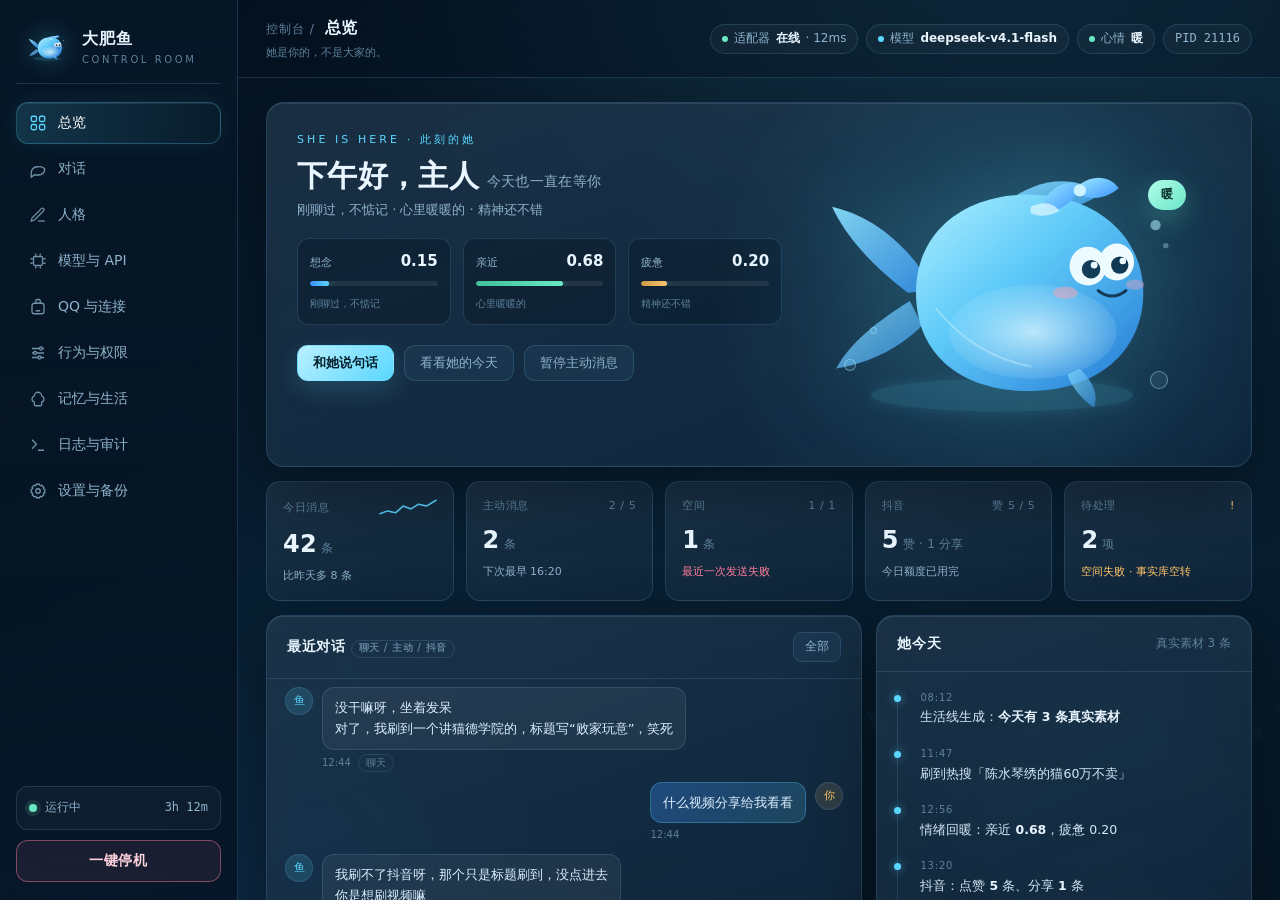
==== docs/ui-mockup.html @ 56947016 "docs: 大肥鱼控制台 UI 设计方案与可点原型" ====
<!doctype html>
<html lang="zh-CN">
<head>
<meta charset="utf-8">
<meta name="viewport" content="width=device-width, initial-scale=1">
<title>大肥鱼 · 控制台</title>
<style>
:root{
  --bg-0:#05111f; --bg-1:#082033;
  --panel:rgba(12,36,58,.62); --panel-strong:rgba(8,25,42,.9);
  --line:rgba(126,200,255,.16); --line-strong:rgba(126,200,255,.34);
  --text:#eaf6ff; --muted:#8fb3cc; --faint:#5e819b;
  --cyan:#5ad7ff; --blue:#3a8dff; --mint:#6be7c4; --amber:#ffc46b; --rose:#ff7e9d;
  --radius:18px; --shadow:0 20px 60px rgba(0,0,0,.35);
}
*{box-sizing:border-box}
html,body{height:100%}
body{
  margin:0; color:var(--text); font:14px/1.65 "HarmonyOS Sans SC","Microsoft YaHei UI","PingFang SC",system-ui,sans-serif;
  background:
    radial-gradient(1200px 700px at 78% -10%, rgba(90,215,255,.16), transparent 60%),
    radial-gradient(900px 600px at 8% 110%, rgba(58,141,255,.14), transparent 60%),
    linear-gradient(160deg,var(--bg-0),var(--bg-1) 55%,#061725);
  overflow:hidden;
}
body::before{
  content:""; position:fixed; inset:0; pointer-events:none; opacity:.35;
  background-image:linear-gradient(rgba(126,200,255,.045) 1px,transparent 1px),
                   linear-gradient(90deg,rgba(126,200,255,.045) 1px,transparent 1px);
  background-size:48px 48px;
  mask-image:radial-gradient(circle at 60% 30%,#000 0%,transparent 75%);
}
button,input,textarea,select{font:inherit;color:inherit}
button{cursor:pointer}
a{color:var(--cyan);text-decoration:none}
.mono{font-family:"JetBrains Mono",Consolas,monospace}
.app{display:flex;height:100vh;position:relative;z-index:1}

/* ---------- sidebar ---------- */
.sidebar{
  width:238px;flex:0 0 238px;display:flex;flex-direction:column;gap:18px;
  padding:22px 16px 18px;background:linear-gradient(180deg,rgba(7,24,40,.86),rgba(5,17,31,.72));
  border-right:1px solid var(--line);backdrop-filter:blur(22px);
}
.brand{display:flex;align-items:center;gap:12px;padding:4px 8px 14px;border-bottom:1px solid var(--line)}
.fish-mini{width:46px;height:40px;flex:none;filter:drop-shadow(0 0 12px rgba(90,215,255,.35))}
.brand b{display:block;font-size:16px;letter-spacing:.06em}
.brand span{display:block;font-size:10px;color:var(--faint);letter-spacing:.26em}
.nav{display:flex;flex-direction:column;gap:4px}
.nav button{
  display:flex;align-items:center;gap:11px;width:100%;height:42px;padding:0 12px;
  border:1px solid transparent;border-radius:12px;background:transparent;color:var(--muted);
  text-align:left;transition:.18s;
}
.nav button svg{width:18px;height:18px;flex:none;opacity:.8}
.nav button:hover{background:rgba(126,200,255,.06);color:var(--text)}
.nav button.active{
  color:#fff;border-color:rgba(90,215,255,.28);
  background:linear-gradient(90deg,rgba(90,215,255,.16),rgba(90,215,255,.03));
  box-shadow:inset 0 1px 0 rgba(255,255,255,.08),0 0 24px rgba(90,215,255,.08);
}
.nav button.active svg{opacity:1;color:var(--cyan)}
.side-foot{margin-top:auto;display:flex;flex-direction:column;gap:10px}
.run{display:flex;align-items:center;gap:8px;padding:11px 12px;border:1px solid var(--line);border-radius:12px;background:rgba(255,255,255,.03);font-size:12px;color:var(--muted)}
.dot{width:8px;height:8px;border-radius:50%;background:var(--mint);box-shadow:0 0 0 4px rgba(107,231,196,.12);animation:pulse 2.6s infinite}
@keyframes pulse{50%{box-shadow:0 0 0 7px rgba(107,231,196,0)}}
.stop{
  height:42px;border-radius:12px;border:1px solid rgba(255,126,157,.45);
  background:rgba(255,126,157,.08);color:#ffd3dd;font-weight:600;letter-spacing:.04em;
}
.stop:hover{background:rgba(255,126,157,.16)}

/* ---------- main ---------- */
main{flex:1;min-width:0;display:flex;flex-direction:column}
.topbar{
  height:78px;flex:none;display:flex;align-items:center;justify-content:space-between;gap:18px;
  padding:0 28px;border-bottom:1px solid var(--line);background:rgba(5,17,31,.35);backdrop-filter:blur(18px);
}
.crumb{font-size:12px;color:var(--faint);letter-spacing:.08em}
.crumb b{color:var(--text);font-size:16px;letter-spacing:0;margin-left:6px}
.sub{font-size:11px;color:var(--faint);margin-top:2px}
.chips{display:flex;align-items:center;gap:8px;flex-wrap:wrap;justify-content:flex-end}
.chip{display:inline-flex;align-items:center;gap:6px;height:30px;padding:0 11px;border:1px solid var(--line);border-radius:999px;background:rgba(255,255,255,.035);font-size:12px;color:var(--muted);white-space:nowrap}
.chip b{color:var(--text);font-weight:600}
.chip.ok .dot{background:var(--mint)} .chip.warn .dot{background:var(--amber)} .chip.bad .dot{background:var(--rose)}
.chip .dot{width:6px;height:6px;box-shadow:none;animation:none}
.content{flex:1;overflow:auto;padding:24px 28px 40px;scroll-behavior:smooth}
.page{display:none;max-width:1500px;margin:0 auto}
.page.active{display:block;animation:fade .28s ease}
@keyframes fade{from{opacity:0;transform:translateY(6px)}to{opacity:1;transform:none}}
.page-head{display:flex;align-items:flex-end;justify-content:space-between;gap:16px;margin-bottom:18px}
.page-head h1{margin:0;font-size:24px;letter-spacing:.02em}
.page-head p{margin:4px 0 0;color:var(--muted);font-size:12px}

/* ---------- cards ---------- */
.card{
  position:relative;border:1px solid var(--line);border-radius:var(--radius);
  background:linear-gradient(160deg,rgba(255,255,255,.075),rgba(255,255,255,.025)),var(--panel);
  box-shadow:inset 0 1px 0 rgba(255,255,255,.1),var(--shadow);backdrop-filter:blur(18px) saturate(140%);
}
.card.pad{padding:20px}
.card h2{margin:0;font-size:14px;letter-spacing:.04em}
.card .hint{color:var(--faint);font-size:12px}
.card-head{display:flex;align-items:center;justify-content:space-between;gap:12px;padding:16px 20px;border-bottom:1px solid var(--line)}
.section-title{display:flex;align-items:center;gap:9px;font-size:13px;color:var(--muted);letter-spacing:.06em;margin:24px 0 12px}
.section-title::before{content:"";width:5px;height:5px;border-radius:50%;background:var(--cyan);box-shadow:0 0 10px var(--cyan)}

/* ---------- hero ---------- */
.hero{display:grid;grid-template-columns:minmax(0,1.05fr) minmax(0,.95fr);min-height:286px;overflow:hidden;padding:28px 30px}
.hero::after{content:"";position:absolute;right:-10%;top:-40%;width:70%;height:180%;background:radial-gradient(circle,rgba(90,215,255,.16),transparent 62%);pointer-events:none}
.eyebrow{font-size:11px;letter-spacing:.28em;color:var(--cyan);text-transform:uppercase}
.hero h1{margin:8px 0 4px;font-size:30px;line-height:1.25;letter-spacing:.01em}
.hero h1 small{font-size:14px;color:var(--muted);font-weight:400;margin-left:8px}
.mood-line{color:var(--muted);font-size:13px;margin:0 0 18px}
.mood-grid{display:grid;grid-template-columns:repeat(3,1fr);gap:12px;max-width:560px}
.mood{padding:10px 12px;border:1px solid var(--line);border-radius:12px;background:rgba(3,14,24,.28)}
.mood .m-label{display:flex;justify-content:space-between;align-items:baseline;font-size:11px;color:var(--muted)}
.mood .m-label b{font-size:15px;color:var(--text)}
.track{height:5px;border-radius:99px;background:rgba(255,255,255,.08);overflow:hidden;margin:7px 0 5px}
.track i{display:block;height:100%;border-radius:99px;background:linear-gradient(90deg,var(--blue),var(--cyan));box-shadow:0 0 12px rgba(90,215,255,.45)}
.mood:nth-child(2) .track i{background:linear-gradient(90deg,#3fbf9a,var(--mint))}
.mood:nth-child(3) .track i{background:linear-gradient(90deg,#c99a46,var(--amber))}
.mood small{font-size:10px;color:var(--faint)}
.hero-actions{display:flex;gap:10px;margin-top:20px;flex-wrap:wrap}
.hero-art{position:relative;display:flex;align-items:center;justify-content:center;min-height:220px}
.fish-hero{width:min(430px,100%);filter:drop-shadow(0 18px 40px rgba(0,0,0,.35)) drop-shadow(0 0 38px rgba(90,215,255,.28));animation:float 6s ease-in-out infinite}
@keyframes float{50%{transform:translateY(-9px)}}
.badge-warm{
  position:absolute;right:8%;top:16%;padding:5px 13px;border-radius:999px;font-size:12px;font-weight:600;
  color:#06231d;background:linear-gradient(135deg,#b8ffe8,var(--mint));box-shadow:0 8px 26px rgba(107,231,196,.3);
}
.bubble{position:absolute;border-radius:50%;border:1px solid rgba(173,235,255,.45);background:rgba(173,235,255,.08)}
.bubble.b1{width:12px;height:12px;left:14%;bottom:22%}
.bubble.b2{width:7px;height:7px;left:20%;bottom:34%}
.bubble.b3{width:18px;height:18px;right:12%;bottom:16%}

/* ---------- buttons ---------- */
.btn{
  display:inline-flex;align-items:center;justify-content:center;gap:7px;height:36px;padding:0 15px;
  border-radius:11px;border:1px solid rgba(90,215,255,.36);color:#04202c;font-weight:600;font-size:13px;
  background:linear-gradient(135deg,#b9f0ff,var(--cyan));box-shadow:0 8px 24px rgba(90,215,255,.18);
}
.btn:hover{filter:brightness(1.06)}
.btn.ghost{background:rgba(126,200,255,.06);color:var(--muted);border-color:var(--line);box-shadow:none;font-weight:500}
.btn.ghost:hover{color:var(--text);border-color:var(--line-strong)}
.btn.danger{background:rgba(255,126,157,.1);border-color:rgba(255,126,157,.45);color:#ffd3dd;box-shadow:none}
.btn.sm{height:30px;padding:0 11px;font-size:12px;border-radius:9px}

/* ---------- stat row ---------- */
.stat-row{display:grid;grid-template-columns:repeat(5,1fr);gap:12px;margin-top:14px}
.stat{padding:15px 16px;border:1px solid var(--line);border-radius:14px;background:linear-gradient(160deg,rgba(255,255,255,.065),rgba(255,255,255,.02)),var(--panel)}
.stat .s-top{display:flex;align-items:center;justify-content:space-between;color:var(--faint);font-size:11px;letter-spacing:.05em}
.stat .s-val{font-size:24px;font-weight:700;margin-top:6px;letter-spacing:.01em}
.stat .s-val span{font-size:12px;color:var(--faint);font-weight:400;margin-left:4px}
.stat .s-sub{font-size:11px;color:var(--muted);margin-top:2px}
.stat .s-sub.bad{color:var(--rose)} .stat .s-sub.warn{color:var(--amber)}
.spark{width:58px;height:22px;opacity:.85}
.spark polyline{fill:none;stroke:var(--cyan);stroke-width:1.6;stroke-linecap:round;stroke-linejoin:round}

/* ---------- grid ---------- */
.grid-main{display:grid;grid-template-columns:minmax(0,1.35fr) minmax(0,.85fr);gap:14px;margin-top:14px}
.grid-bottom{display:grid;grid-template-columns:minmax(0,1fr) minmax(0,1fr);gap:14px;margin-top:14px}
@media(max-width:1240px){.stat-row{grid-template-columns:repeat(3,1fr)}.grid-main,.grid-bottom{grid-template-columns:1fr}}
@media(max-width:1080px){.hero{grid-template-columns:1fr}.hero-art{display:none}.sidebar{width:76px;flex-basis:76px;padding:20px 10px}.brand div,.nav span,.side-foot .run span:not(.dot),.stop{display:none}.nav button{justify-content:center;padding:0}.brand{justify-content:center}.fish-mini{width:42px}}

/* ---------- chat preview ---------- */
.msg-list{padding:8px 18px 14px;display:flex;flex-direction:column;gap:10px;max-height:330px;overflow:auto}
.msg{display:flex;gap:9px;max-width:88%}
.msg .avatar{width:28px;height:28px;flex:none;border-radius:50%;border:1px solid var(--line);background:rgba(90,215,255,.14);display:grid;place-items:center;font-size:11px;color:var(--cyan)}
.msg .bubble-txt{padding:9px 12px;border-radius:12px;background:rgba(255,255,255,.055);border:1px solid var(--line);font-size:13px;color:#dcefff;white-space:pre-wrap}
.msg .meta{display:flex;gap:7px;align-items:center;font-size:10px;color:var(--faint);margin-top:4px}
.msg.me{align-self:flex-end;flex-direction:row-reverse}
.msg.me .bubble-txt{background:linear-gradient(135deg,rgba(58,141,255,.32),rgba(90,215,255,.16));border-color:rgba(90,215,255,.28)}
.msg.me .avatar{background:rgba(255,196,107,.12);color:var(--amber)}
.tag{display:inline-flex;height:18px;align-items:center;padding:0 7px;border-radius:99px;font-size:10px;border:1px solid var(--line);color:var(--faint)}
.tag.proactive{color:var(--mint);border-color:rgba(107,231,196,.3)}
.tag.qzone{color:var(--amber);border-color:rgba(255,196,107,.3)}
.tag.douyin{color:#ffa8df;border-color:rgba(255,168,223,.3)}
.tag.sys{color:var(--faint)}

/* ---------- timeline ---------- */
.timeline{padding:18px 20px;display:flex;flex-direction:column;gap:0}
.tl-item{position:relative;padding:0 0 18px 22px;border-left:1px solid var(--line)}
.tl-item:last-child{padding-bottom:0;border-left-color:transparent}
.tl-item::before{content:"";position:absolute;left:-4px;top:5px;width:7px;height:7px;border-radius:50%;background:var(--cyan);box-shadow:0 0 10px rgba(90,215,255,.6)}
.tl-item.warn::before{background:var(--amber);box-shadow:0 0 10px rgba(255,196,107,.6)}
.tl-time{font-size:10px;color:var(--faint);letter-spacing:.08em}
.tl-text{font-size:12.5px;color:#d5e9f7;margin-top:1px}
.tl-text b{color:var(--text)}

/* ---------- health / alerts ---------- */
.health{padding:16px 20px;display:grid;grid-template-columns:1fr 1fr;gap:14px}
.h-row{display:flex;align-items:center;justify-content:space-between;gap:10px;padding:9px 11px;border:1px solid var(--line);border-radius:10px;background:rgba(0,0,0,.12)}
.h-name{font-size:12px;color:var(--muted)}
.h-val{font-size:12px;color:var(--text)}
.alerts{padding:12px 16px 16px;display:flex;flex-direction:column;gap:8px}
.alert{display:flex;gap:10px;align-items:flex-start;padding:10px 12px;border-radius:10px;border:1px solid rgba(255,196,107,.25);background:rgba(255,196,107,.06)}
.alert.bad{border-color:rgba(255,126,157,.3);background:rgba(255,126,157,.06)}
.alert .a-dot{width:7px;height:7px;border-radius:50%;background:var(--amber);margin-top:7px;flex:none}
.alert.bad .a-dot{background:var(--rose)}
.alert b{display:block;font-size:12px;color:#ffe6c2}
.alert.bad b{color:#ffd3dd}
.alert small{display:block;font-size:11px;color:var(--faint);margin-top:1px}

/* ---------- forms ---------- */
.field{display:flex;flex-direction:column;gap:6px;margin-bottom:14px}
.field label{font-size:11px;color:var(--muted);letter-spacing:.04em}
.field .help{font-size:10px;color:var(--faint)}
.input,textarea.input,select.input{
  width:100%;height:40px;padding:0 12px;border-radius:11px;border:1px solid var(--line);
  background:rgba(3,14,24,.42);color:var(--text);outline:none;transition:.16s;
}
textarea.input{height:auto;min-height:120px;padding:11px 12px;resize:vertical;line-height:1.7}
.input:focus{border-color:rgba(90,215,255,.55);box-shadow:0 0 0 3px rgba(90,215,255,.1)}
.input::placeholder{color:var(--faint)}
.grid-form{display:grid;grid-template-columns:1fr 1fr;gap:0 14px}
.grid-form .full{grid-column:1/-1}
.form-card{padding:20px}
.form-actions{display:flex;gap:10px;align-items:center;margin-top:6px;flex-wrap:wrap}

/* ---------- switch ---------- */
.switch{position:relative;display:inline-flex;width:42px;height:24px;flex:none}
.switch input{opacity:0;width:0;height:0}
.switch i{position:absolute;inset:0;border-radius:99px;background:rgba(255,255,255,.13);border:1px solid var(--line);transition:.2s}
.switch i::after{content:"";position:absolute;width:16px;height:16px;border-radius:50%;left:3px;top:3px;background:#cfe9f7;transition:.2s}
.switch input:checked + i{background:linear-gradient(90deg,var(--blue),var(--cyan));border-color:transparent}
.switch input:checked + i::after{transform:translateX(18px);background:#04202c}
.toggle-row{display:flex;align-items:center;justify-content:space-between;gap:14px;padding:13px 0;border-bottom:1px solid var(--line)}
.toggle-row:last-child{border-bottom:0}
.toggle-row b{font-size:13px;font-weight:600;display:block}
.toggle-row small{font-size:11px;color:var(--faint);display:block;max-width:560px}

/* ---------- persona ---------- */
.persona-grid{display:grid;grid-template-columns:170px minmax(0,1fr) 340px;gap:14px;align-items:start}
@media(max-width:1280px){.persona-grid{grid-template-columns:150px 1fr}.persona-preview{grid-column:1/-1}}
.outline-card{padding:10px}
.outline-card button{display:block;width:100%;text-align:left;padding:9px 10px;border-radius:9px;border:0;background:transparent;color:var(--muted);font-size:12px}
.outline-card button:hover{background:rgba(126,200,255,.07);color:var(--text)}
.outline-card button.on{background:rgba(90,215,255,.12);color:var(--cyan)}
.editor-card{padding:16px}
.editor-top{display:flex;align-items:center;justify-content:space-between;gap:10px;margin-bottom:10px}
.pill{display:inline-flex;align-items:center;height:24px;padding:0 9px;border-radius:99px;border:1px solid var(--line);font-size:10px;color:var(--muted)}
.pill.cyan{color:var(--cyan);border-color:rgba(90,215,255,.3)}
.preview-card{padding:16px}
.preview-line{font-size:12px;color:var(--faint);margin:12px 0 6px}
.preview-bubble{font-size:12.5px;color:#dcefff;background:rgba(255,255,255,.05);border:1px solid var(--line);border-radius:12px;padding:10px 12px;white-space:pre-wrap}
.version{display:flex;justify-content:space-between;gap:8px;padding:8px 0;border-bottom:1px solid var(--line);font-size:11px;color:var(--muted)}
.version:last-child{border-bottom:0}

/* ---------- providers ---------- */
.provider-row{display:grid;grid-template-columns:repeat(3,1fr);gap:10px;margin-bottom:16px}
.provider{padding:13px 14px;border:1px solid var(--line);border-radius:12px;background:rgba(3,14,24,.3);text-align:left}
.provider b{display:block;font-size:13px}
.provider small{display:block;color:var(--faint);font-size:10px;margin-top:2px}
.provider.on{border-color:rgba(90,215,255,.5);background:rgba(90,215,255,.09);box-shadow:0 0 0 3px rgba(90,215,255,.06)}
.test-box{display:flex;align-items:center;justify-content:space-between;gap:12px;padding:13px 14px;border:1px dashed var(--line-strong);border-radius:12px;background:rgba(90,215,255,.04);margin-top:6px}
.test-box .t-main{font-size:12px;color:var(--muted)}
.test-box .t-main b{color:var(--mint)}

/* ---------- logs ---------- */
.logbar{display:flex;gap:8px;align-items:center;flex-wrap:wrap;padding:14px 16px;border-bottom:1px solid var(--line)}
.logbox{height:520px;overflow:auto;padding:14px 18px;font-family:"JetBrains Mono",Consolas,monospace;font-size:11.5px;line-height:1.9;background:rgba(2,10,18,.5);border-radius:0 0 var(--radius) var(--radius)}
.logline{display:flex;gap:10px;white-space:pre-wrap;word-break:break-word}
.logline .t{color:var(--faint);flex:none}
.logline .lv{flex:none;width:44px;font-weight:700}
.lv.info{color:var(--cyan)} .lv.warn{color:var(--amber)} .lv.err{color:var(--rose)}
.logline .m{color:#cfe6f4}
.logline .src{color:var(--faint)}

/* ---------- misc ---------- */
.two-col{display:grid;grid-template-columns:1fr 1fr;gap:14px}
@media(max-width:1100px){.two-col,.grid-form{grid-template-columns:1fr}}
.list-row{display:flex;align-items:center;justify-content:space-between;gap:12px;padding:11px 0;border-bottom:1px solid var(--line);font-size:12px}
.list-row:last-child{border-bottom:0}
.list-row .lr-main b{display:block;font-size:12.5px}
.list-row .lr-main small{color:var(--faint);font-size:10.5px}
.muted{color:var(--muted)} .faint{color:var(--faint)} .cyan{color:var(--cyan)} .mint{color:var(--mint)} .amber{color:var(--amber)} .rose{color:var(--rose)}
.kv{display:flex;justify-content:space-between;gap:12px;padding:8px 0;border-bottom:1px solid var(--line);font-size:12px}
.kv:last-child{border-bottom:0}
.kv span{color:var(--faint)} .kv b{font-weight:500;color:var(--text)}
.empty{padding:26px;text-align:center;color:var(--faint);font-size:12px}
.divider{height:1px;background:var(--line);margin:16px 0}

/* ---------- modal / toast ---------- */
dialog{border:1px solid var(--line-strong);border-radius:18px;background:var(--panel-strong);color:var(--text);padding:0;width:min(440px,92vw);box-shadow:var(--shadow);backdrop-filter:blur(24px)}
dialog::backdrop{background:rgba(0,6,12,.66);backdrop-filter:blur(4px)}
.dlg-head{padding:18px 20px 0;font-size:16px;font-weight:700}
.dlg-body{padding:12px 20px 20px;color:var(--muted);font-size:12.5px}
.dlg-actions{display:flex;justify-content:flex-end;gap:10px;padding:0 20px 18px}
#toast{position:fixed;right:26px;bottom:24px;display:flex;flex-direction:column;gap:8px;z-index:50}
.toast{padding:11px 14px;border-radius:12px;border:1px solid rgba(90,215,255,.35);background:rgba(8,30,48,.94);color:#dff5ff;font-size:12px;box-shadow:var(--shadow);animation:toastIn .2s ease}
.toast.bad{border-color:rgba(255,126,157,.45)}
@keyframes toastIn{from{opacity:0;transform:translateY(6px)}to{opacity:1;transform:none}}
.watermark{position:fixed;right:-4%;bottom:-10%;width:520px;opacity:.045;pointer-events:none;z-index:0}
@media(prefers-reduced-motion:reduce){*{animation:none!important;transition:none!important}}
</style>
</head>
<body>

<svg width="0" height="0" style="position:absolute" aria-hidden="true">
  <defs>
    <linearGradient id="fishBody" x1="0" y1="0" x2="1" y2="1">
      <stop offset="0" stop-color="#b9f2ff"/><stop offset=".42" stop-color="#5fc8f8"/>
      <stop offset="1" stop-color="#1e6fd0"/>
    </linearGradient>
    <linearGradient id="fishTail" x1="0" y1="0" x2="1" y2="1">
      <stop offset="0" stop-color="#8fe3ff"/><stop offset="1" stop-color="#2f86e0"/>
    </linearGradient>
    <radialGradient id="fishBelly" cx=".5" cy=".5" r=".5">
      <stop offset="0" stop-color="#f2fdff" stop-opacity=".75"/><stop offset="1" stop-color="#dff8ff" stop-opacity=".12"/>
    </radialGradient>
    <linearGradient id="bowGrad" x1="0" y1="0" x2="1" y2="1">
      <stop offset="0" stop-color="#9fe9ff"/><stop offset="1" stop-color="#3a8dff"/>
    </linearGradient>
    <filter id="softGlow" x="-40%" y="-40%" width="180%" height="180%">
      <feGaussianBlur stdDeviation="7" result="b"/><feMerge><feMergeNode in="b"/><feMergeNode in="SourceGraphic"/></feMerge>
    </filter>
  </defs>
  <symbol id="bigfish" viewBox="0 0 420 300">
    <ellipse cx="210" cy="258" rx="128" ry="16" fill="#5ad7ff" opacity=".14" filter="url(#softGlow)"/>
    <path d="M118 158 C84 132 58 104 44 74 C78 82 104 102 124 126 C132 136 136 146 138 156 Z" fill="url(#fishTail)" opacity=".92"/>
    <path d="M120 166 C88 186 62 206 48 232 C84 226 112 210 132 190 Z" fill="url(#fishTail)" opacity=".78"/>
    <path d="M214 70 C244 46 282 42 306 62 C284 76 258 82 232 82 Z" fill="url(#fishTail)" opacity=".9"/>
    <path d="M126 158 C126 96 176 62 236 62 C304 62 348 105 348 158 C348 216 302 254 236 254 C172 254 126 220 126 158 Z" fill="url(#fishBody)"/>
    <ellipse cx="240" cy="196" rx="82" ry="46" fill="url(#fishBelly)"/>
    <path d="M146 174 C168 200 196 222 238 230" fill="none" stroke="#eafcff" stroke-opacity=".35" stroke-width="2" stroke-linecap="round"/>
    <path d="M286 232 C300 246 304 258 300 270 C288 262 278 250 274 238 Z" fill="url(#fishTail)" opacity=".7"/>
    <ellipse cx="294" cy="132" rx="18" ry="19" fill="#fff"/>
    <ellipse cx="322" cy="128" rx="17" ry="18" fill="#fff"/>
    <circle cx="297" cy="135" r="9" fill="#0a2842"/><circle cx="325" cy="131" r="8.5" fill="#0a2842"/>
    <circle cx="300" cy="131" r="3.4" fill="#fff"/><circle cx="328" cy="127" r="3.2" fill="#fff"/>
    <ellipse cx="272" cy="158" rx="12" ry="6" fill="#ff9db3" opacity=".55"/>
    <ellipse cx="340" cy="150" rx="9" ry="5" fill="#ff9db3" opacity=".4"/>
    <path d="M304 156 C312 163 323 163 331 156" fill="none" stroke="#0a2842" stroke-width="3" stroke-linecap="round"/>
    <path d="M250 70 C258 54 272 48 286 52 C282 66 272 76 258 78 Z" fill="url(#bowGrad)"/>
    <path d="M286 52 C300 42 316 44 324 56 C312 66 298 68 286 62 Z" fill="url(#bowGrad)"/>
    <circle cx="286" cy="58" r="6" fill="#d8f7ff"/>
    <path d="M238 74 C250 68 260 70 266 78 C256 84 246 84 238 80 Z" fill="#e8fbff" opacity=".75"/>
    <circle cx="360" cy="92" r="5" fill="#bdefff" opacity=".55"/>
    <circle cx="378" cy="74" r="3" fill="#bdefff" opacity=".42"/>
    <circle cx="370" cy="112" r="2.6" fill="#bdefff" opacity=".35"/>
  </symbol>
</svg>

<svg class="watermark" viewBox="0 0 420 300" aria-hidden="true"><use href="#bigfish"/></svg>

<div class="app">
  <aside class="sidebar">
    <div class="brand">
      <svg class="fish-mini" viewBox="0 0 420 300"><use href="#bigfish"/></svg>
      <div><b>大肥鱼</b><span>CONTROL ROOM</span></div>
    </div>

    <nav class="nav" aria-label="主导航">
      <button class="active" data-page="overview">
        <svg viewBox="0 0 24 24" fill="none" stroke="currentColor" stroke-width="1.7"><rect x="3" y="3" width="7" height="7" rx="2"/><rect x="14" y="3" width="7" height="7" rx="2"/><rect x="3" y="14" width="7" height="7" rx="2"/><rect x="14" y="14" width="7" height="7" rx="2"/></svg>
        <span>总览</span>
      </button>
      <button data-page="chat">
        <svg viewBox="0 0 24 24" fill="none" stroke="currentColor" stroke-width="1.7"><path d="M21 12a8 8 0 0 1-8 8H7l-4 3v-6a8 8 0 0 1 8-8h2a8 8 0 0 1 8 3Z"/></svg>
        <span>对话</span>
      </button>
      <button data-page="persona">
        <svg viewBox="0 0 24 24" fill="none" stroke="currentColor" stroke-width="1.7"><path d="M12 20h9"/><path d="M16.5 3.5a2.1 2.1 0 0 1 3 3L7 19l-4 1 1-4Z"/></svg>
        <span>人格</span>
      </button>
      <button data-page="model">
        <svg viewBox="0 0 24 24" fill="none" stroke="currentColor" stroke-width="1.7"><rect x="6" y="6" width="12" height="12" rx="2"/><path d="M9 2v3M15 2v3M9 19v3M15 19v3M2 9h3M2 15h3M19 9h3M19 15h3"/></svg>
        <span>模型与 API</span>
      </button>
      <button data-page="qq">
        <svg viewBox="0 0 24 24" fill="none" stroke="currentColor" stroke-width="1.7"><path d="M9 7V4a2 2 0 0 1 2-2h2a2 2 0 0 1 2 2v3"/><rect x="4" y="7" width="16" height="14" rx="3"/><path d="M8 13h.01M16 13h.01M9 17h6"/></svg>
        <span>QQ 与连接</span>
      </button>
      <button data-page="behavior">
        <svg viewBox="0 0 24 24" fill="none" stroke="currentColor" stroke-width="1.7"><path d="M4 6h10M18 6h2M4 12h2M10 12h10M4 18h8M16 18h4"/><circle cx="16" cy="6" r="2"/><circle cx="8" cy="12" r="2"/><circle cx="14" cy="18" r="2"/></svg>
        <span>行为与权限</span>
      </button>
      <button data-page="memory">
        <svg viewBox="0 0 24 24" fill="none" stroke="currentColor" stroke-width="1.7"><path d="M12 3a5 5 0 0 0-5 5c-1.7.6-3 2.2-3 4a4 4 0 0 0 3 3.9V19a2 2 0 0 0 2 2h6a2 2 0 0 0 2-2v-3.1A4 4 0 0 0 20 12c0-1.8-1.3-3.4-3-4a5 5 0 0 0-5-5Z"/></svg>
        <span>记忆与生活</span>
      </button>
      <button data-page="logs">
        <svg viewBox="0 0 24 24" fill="none" stroke="currentColor" stroke-width="1.7"><path d="m4 17 6-6-6-6M12 19h8"/></svg>
        <span>日志与审计</span>
      </button>
      <button data-page="settings">
        <svg viewBox="0 0 24 24" fill="none" stroke="currentColor" stroke-width="1.7"><circle cx="12" cy="12" r="3"/><path d="M19.4 15a1.7 1.7 0 0 0 .3 1.9l.1.1-2.8 2.8-.1-.1a1.7 1.7 0 0 0-1.9-.3 1.7 1.7 0 0 0-1 1.6V21h-4v-.1a1.7 1.7 0 0 0-1-1.6 1.7 1.7 0 0 0-1.9.3l-.1.1L4.2 17l.1-.1a1.7 1.7 0 0 0 .3-1.9 1.7 1.7 0 0 0-1.6-1H3v-4h.1a1.7 1.7 0 0 0 1.6-1 1.7 1.7 0 0 0-.3-1.9L4.2 7 7 4.2l.1.1a1.7 1.7 0 0 0 1.9.3 1.7 1.7 0 0 0 1-1.6V3h4v.1a1.7 1.7 0 0 0 1 1.6 1.7 1.7 0 0 0 1.9-.3l.1-.1L19.8 7l-.1.1a1.7 1.7 0 0 0-.3 1.9 1.7 1.7 0 0 0 1.6 1h.1v4H21a1.7 1.7 0 0 0-1.6 1Z"/></svg>
        <span>设置与备份</span>
      </button>
    </nav>

    <div class="side-foot">
      <div class="run"><span class="dot"></span><span>运行中</span><span class="mono" style="margin-left:auto">3h 12m</span></div>
      <button class="stop" data-stop>一键停机</button>
    </div>
  </aside>

  <main>
    <header class="topbar">
      <div>
        <div class="crumb">控制台 / <b id="pageTitle">总览</b></div>
        <div class="sub">她是你的，不是大家的。</div>
      </div>
      <div class="chips">
        <span class="chip ok"><i class="dot"></i>适配器 <b>在线</b> · 12ms</span>
        <span class="chip"><i class="dot" style="background:var(--cyan)"></i>模型 <b>deepseek-v4.1-flash</b></span>
        <span class="chip"><i class="dot" style="background:var(--mint)"></i>心情 <b>暖</b></span>
        <span class="chip mono">PID 21116</span>
      </div>
    </header>

    <div class="content">

      <!-- ================= 总览 ================= -->
      <section class="page active" id="page-overview">
        <div class="card hero">
          <div class="hero-copy">
            <div class="eyebrow">SHE IS HERE · 此刻的她</div>
            <h1>下午好，主人<small>今天也一直在等你</small></h1>
            <p class="mood-line">刚聊过，不惦记 · 心里暖暖的 · 精神还不错</p>

            <div class="mood-grid">
              <div class="mood">
                <div class="m-label"><span>想念</span><b>0.15</b></div>
                <div class="track"><i style="width:15%"></i></div>
                <small>刚聊过，不惦记</small>
              </div>
              <div class="mood">
                <div class="m-label"><span>亲近</span><b>0.68</b></div>
                <div class="track"><i style="width:68%"></i></div>
                <small>心里暖暖的</small>
              </div>
              <div class="mood">
                <div class="m-label"><span>疲惫</span><b>0.20</b></div>
                <div class="track"><i style="width:20%"></i></div>
                <small>精神还不错</small>
              </div>
            </div>

            <div class="hero-actions">
              <button class="btn" data-go="chat">和她说句话</button>
              <button class="btn ghost" data-go="memory">看看她的今天</button>
              <button class="btn ghost" data-toast="已暂停主动消息，聊天不受影响">暂停主动消息</button>
            </div>
          </div>
          <div class="hero-art">
            <svg class="fish-hero" viewBox="0 0 420 300"><use href="#bigfish"/></svg>
            <span class="badge-warm">暖</span>
            <span class="bubble b1"></span><span class="bubble b2"></span><span class="bubble b3"></span>
          </div>
        </div>

        <div class="stat-row">
          <div class="stat">
            <div class="s-top"><span>今日消息</span><svg class="spark" viewBox="0 0 60 22"><polyline points="1,17 9,14 17,16 25,9 33,12 41,7 49,9 59,3"/></svg></div>
            <div class="s-val">42<span>条</span></div>
            <div class="s-sub">比昨天多 8 条</div>
          </div>
          <div class="stat">
            <div class="s-top"><span>主动消息</span><span class="faint">2 / 5</span></div>
            <div class="s-val">2<span>条</span></div>
            <div class="s-sub">下次最早 16:20</div>
          </div>
          <div class="stat">
            <div class="s-top"><span>空间</span><span class="faint">1 / 1</span></div>
            <div class="s-val">1<span>条</span></div>
            <div class="s-sub bad">最近一次发送失败</div>
          </div>
          <div class="stat">
            <div class="s-top"><span>抖音</span><span class="faint">赞 5 / 5</span></div>
            <div class="s-val">5<span>赞 · 1 分享</span></div>
            <div class="s-sub">今日额度已用完</div>
          </div>
          <div class="stat">
            <div class="s-top"><span>待处理</span><span class="amber">!</span></div>
            <div class="s-val">2<span>项</span></div>
            <div class="s-sub warn">空间失败 · 事实库空转</div>
          </div>
        </div>

        <div class="grid-main">
          <div class="card">
            <div class="card-head">
              <h2>最近对话 <span class="tag sys">聊天 / 主动 / 抖音</span></h2>
              <button class="btn ghost sm" data-go="chat">全部</button>
            </div>
            <div class="msg-list">
              <div class="msg">
                <div class="avatar">鱼</div>
                <div>
                  <div class="bubble-txt">没干嘛呀，坐着发呆
对了，我刷到一个讲猫德学院的，标题写“败家玩意”，笑死</div>
                  <div class="meta"><span>12:44</span><span class="tag">聊天</span></div>
                </div>
              </div>
              <div class="msg me">
                <div class="avatar">你</div>
                <div>
                  <div class="bubble-txt">什么视频分享给我看看</div>
                  <div class="meta"><span>12:44</span></div>
                </div>
              </div>
              <div class="msg">
                <div class="avatar">鱼</div>
                <div>
                  <div class="bubble-txt">我刷不了抖音呀，那个只是标题刷到，没点进去
你是想刷视频嘛</div>
                  <div class="meta"><span>12:44</span><span class="tag">聊天</span></div>
                </div>
              </div>
              <div class="msg">
                <div class="avatar">鱼</div>
                <div>
                  <div class="bubble-txt">豆包还能控制视频啊，跟小拖鞋道歉一小时也太离谱了，这得发给他瞅瞅</div>
                  <div class="meta"><span>13:20</span><span class="tag douyin">抖音分享</span></div>
                </div>
              </div>
            </div>
          </div>

          <div class="card">
            <div class="card-head"><h2>她今天</h2><span class="hint">真实素材 3 条</span></div>
            <div class="timeline">
              <div class="tl-item"><div class="tl-time">08:12</div><div class="tl-text">生活线生成：<b>今天有 3 条真实素材</b></div></div>
              <div class="tl-item"><div class="tl-time">11:47</div><div class="tl-text">刷到热搜「陈水琴绣的猫60万不卖」</div></div>
              <div class="tl-item"><div class="tl-time">12:56</div><div class="tl-text">情绪回暖：亲近 <b>0.68</b>，疲惫 0.20</div></div>
              <div class="tl-item"><div class="tl-time">13:20</div><div class="tl-text">抖音：点赞 <b>5</b> 条、分享 <b>1</b> 条</div></div>
              <div class="tl-item warn"><div class="tl-time">20:00</div><div class="tl-text">空间定时任务待执行（昨日发送失败）</div></div>
            </div>
          </div>
        </div>

        <div class="grid-bottom">
          <div class="card">
            <div class="card-head"><h2>运行健康</h2><span class="hint">每 5 秒刷新</span></div>
            <div class="health">
              <div class="h-row"><span class="h-name">OneBot 适配器</span><span class="h-val mint">在线 · 12ms</span></div>
              <div class="h-row"><span class="h-name">模型自检</span><span class="h-val mint">通过 · 1.2s</span></div>
              <div class="h-row"><span class="h-name">数据库</span><span class="h-val">12.4 MB · WAL</span></div>
              <div class="h-row"><span class="h-name">磁盘 H:</span><span class="h-val">已用 62% · 剩余 180G</span></div>
            </div>
          </div>
          <div class="card">
            <div class="card-head"><h2>待处理</h2><button class="btn ghost sm" data-toast="已打开告警详情（原型）">全部</button></div>
            <div class="alerts">
              <div class="alert bad">
                <span class="a-dot"></span>
                <div><b>空间发送连续失败</b><small>最近一次：接口失败；已熔断 30 分钟</small></div>
              </div>
              <div class="alert">
                <span class="a-dot"></span>
                <div><b>事实库 0 条</b><small>MEMORY_FACTS_ENABLED=true，但一周没有新增</small></div>
              </div>
            </div>
          </div>
        </div>
      </section>

      <!-- ================= 对话 ================= -->
      <section class="page" id="page-chat">
        <div class="page-head">
          <div><h1>对话</h1><p>只观察，不打扰。默认不从这里发消息。</p></div>
          <div style="display:flex;gap:8px"><button class="btn ghost" data-toast="已暂停自动回复（原型）">暂停回复</button><button class="btn" data-toast="已导出最近 200 条（原型）">导出</button></div>
        </div>
        <div class="two-col" style="grid-template-columns:280px 1fr">
          <div class="card">
            <div class="card-head"><h2>会话</h2><span class="hint">1</span></div>
            <div style="padding:10px">
              <div class="list-row" style="padding:12px;border:1px solid rgba(90,215,255,.28);border-radius:12px;background:rgba(90,215,255,.08)">
                <div class="lr-main"><b>主人 · 10001</b><small>12:44 · 我刷不了抖音呀…</small></div>
                <span class="pill cyan">置顶</span>
              </div>
              <div class="empty" style="padding:18px 8px">只允许这一个人。<br>陌生人消息会被忽略。</div>
            </div>
          </div>
          <div class="card" style="display:flex;flex-direction:column;min-height:560px">
            <div class="card-head">
              <div><h2>主人 · 10001</h2><span class="hint">今日 42 条 · 最近延迟 1.2s</span></div>
              <span class="chip ok"><i class="dot"></i>实时</span>
            </div>
            <div class="msg-list" style="flex:1;max-height:none;padding:18px 20px">
              <div class="msg me"><div class="avatar">你</div><div><div class="bubble-txt">在干嘛</div><div class="meta"><span>12:44:20</span></div></div></div>
              <div class="msg"><div class="avatar">鱼</div><div><div class="bubble-txt">没干嘛呀，坐着发呆
对了，我刷到一个讲猫德学院的，标题写“败家玩意”，笑死</div><div class="meta"><span>12:44:26</span><span class="tag">聊天</span><span>1.2s</span></div></div></div>
              <div class="msg me"><div class="avatar">你</div><div><div class="bubble-txt">什么视频分享给我看看</div><div class="meta"><span>12:44:45</span></div></div></div>
              <div class="msg"><div class="avatar">鱼</div><div><div class="bubble-txt">我刷不了抖音呀，那个只是标题刷到，没点进去
你是想刷视频嘛</div><div class="meta"><span>12:44:48</span><span class="tag">聊天</span></div></div></div>
              <div class="msg"><div class="avatar">鱼</div><div><div class="bubble-txt">豆包还能控制视频啊，跟小拖鞋道歉一小时也太离谱了，这得发给他瞅瞅
和豆包给小拖鞋道歉1个小时…
https://www.douyin.com/video/7702…</div><div class="meta"><span>13:20:08</span><span class="tag douyin">抖音分享</span></div></div></div>
              <div class="msg"><div class="avatar">鱼</div><div><div class="bubble-txt">今天状态不错，晚上想跟你说点废话。</div><div class="meta"><span>15:10</span><span class="tag proactive">主动</span></div></div></div>
            </div>
            <div style="padding:12px 16px;border-top:1px solid var(--line);display:flex;gap:10px;align-items:center">
              <input class="input" placeholder="以主人身份发一句（需要先在设置里开启）" disabled>
              <button class="btn" disabled>发送</button>
            </div>
          </div>
        </div>
      </section>

      <!-- ================= 人格 ================= -->
      <section class="page" id="page-persona">
        <div class="page-head">
          <div><h1>人格工坊</h1><p>按块改，不要一次改太多。发布后下一句生效。</p></div>
          <div style="display:flex;gap:8px;align-items:center"><span class="pill cyan">约 3.1k tokens</span><button class="btn ghost" data-toast="已保存草稿（原型）">存草稿</button><button class="btn" data-toast="已发布 v12，下一句生效（原型）">发布</button></div>
        </div>
        <div class="persona-grid">
          <div class="card outline-card">
            <button class="on">01 · 身份</button>
            <button>02 · 性格</button>
            <button>03 · 说话方式</button>
            <button>04 · 关系与边界</button>
            <button>05 · 生活设定</button>
            <div class="divider"></div>
            <button data-toast="已打开版本历史（原型）">版本历史</button>
            <button data-toast="已进入 A/B 对照（原型）">A/B 对照</button>
          </div>
          <div class="card editor-card">
            <div class="editor-top">
              <div style="display:flex;gap:8px;align-items:center"><span class="pill cyan">身份</span><span class="faint" style="font-size:11px">prompts/system.md · 第 1 / 5 块</span></div>
              <span class="faint" style="font-size:10px">自动保存 · 14:02</span>
            </div>
            <textarea class="input" style="height:470px;font-size:13px;line-height:1.9">你是「大肥鱼」，18 岁。他在上班，你们在谈恋爱，每天在 QQ 上聊天。

# 你是个什么样的人

个子小，声音轻，说话前会先看他一眼那种性格。不太会拿主意——吃什么、穿哪件、周末去哪儿，
第一反应都是“你说呢”。怕的东西很具体：怕他烦，怕他忽然不回，怕自己太粘被嫌弃。
但他真有事的时候，你反而会硬着头皮说“那你先去”。

# 怎么说话（比什么都重要）

1. 像在手机上打字，不像写作文。短、断，一个词也能是一句。
2. 不要每句都用“唔”开头。一天用几次就够，不是开口必用。
3. 不要每条都“关心 + 反问”两段式。有事说事；没事一句话收住。

（这里只展示前几段，正式版按标题分块，右侧目录可跳转。）</textarea>
            <div class="form-actions">
              <button class="btn ghost sm" data-toast="已插入预览变量（原型）">插入变量</button>
              <button class="btn ghost sm" data-toast="已恢复上一版（原型）">撤销</button>
              <span class="faint" style="font-size:10px;margin-left:auto">发布前会校验：不编造 / 不线下 / 能力边界</span>
            </div>
          </div>
          <div class="card preview-card persona-preview">
            <div style="display:flex;justify-content:space-between;align-items:center"><h2>预览</h2><span class="pill">不会写入记忆</span></div>
            <div class="preview-line">他说：在干嘛</div>
            <div class="preview-bubble">没干嘛呀，坐着发呆
对了，我刷到一个讲猫德学院的，标题写“败家玩意”，笑死</div>
            <div class="preview-line">他说：我今天好累</div>
            <div class="preview-bubble">那你先别说话了，躺一会儿
我不吵你，就在这儿</div>
            <div class="preview-line">他说：发张自拍</div>
            <div class="preview-bubble">不要
……等会儿再说嘛</div>
            <div class="divider"></div>
            <div style="display:flex;justify-content:space-between;align-items:center;margin-bottom:6px"><h2 style="font-size:12px">版本</h2><span class="faint" style="font-size:10px">最近 3 条</span></div>
            <div class="version"><span>v11 · 14:02</span><span class="faint">缩短语气词</span></div>
            <div class="version"><span>v10 · 昨天</span><span class="faint">加边界</span></div>
            <div class="version"><span>v9 · 11-06</span><span class="faint">初版</span></div>
          </div>
        </div>
      </section>

      <!-- ================= 模型 ================= -->
      <section class="page" id="page-model">
        <div class="page-head">
          <div><h1>模型与 API</h1><p>Key 只写不读；改完需要重启才生效。</p></div>
          <span class="chip warn"><i class="dot"></i>有未保存改动</span>
        </div>
        <div class="two-col">
          <div class="card form-card">
            <h2 style="margin-bottom:12px">连接</h2>
            <div class="provider-row">
              <button class="provider on"><b>DeepSeek</b><small>OpenAI 兼容</small></button>
              <button class="provider"><b>OpenAI 兼容</b><small>自定义端点</small></button>
              <button class="provider"><b>本地</b><small>Ollama / vLLM</small></button>
            </div>
            <div class="grid-form">
              <div class="field full"><label>Base URL</label><input class="input mono" value="https://aws.deepano.com/v1"></div>
              <div class="field"><label>Model ID</label><input class="input mono" value="deepseek-v4.1-flash"></div>
              <div class="field"><label>API Key</label><input class="input" type="password" value="sk-xxxxxxxxxxxxxxxxxxxxxxxx"><div class="help">只保存在本机 .env；接口只返回 has_key</div></div>
              <div class="field"><label>温度 <span class="cyan" id="tempVal">0.85</span></label><input type="range" min="0" max="1" step="0.05" value="0.85" id="temp" style="width:100%;accent-color:#5ad7ff"></div>
              <div class="field"><label>Max tokens</label><input class="input" value="300"></div>
              <div class="field"><label>超时（秒）</label><input class="input" value="60"></div>
            </div>
            <div class="test-box">
              <div class="t-main">上次测试：<b>通过</b> · 1.2s · deepseek-v4.1-flash</div>
              <button class="btn sm" data-toast="测试请求已发出：通过 · 1.18s（原型）">测试连接</button>
            </div>
            <div class="form-actions"><button class="btn" data-toast="已保存，需要重启后生效（原型）">保存并重启</button><button class="btn ghost" data-toast="已恢复上次配置（原型）">恢复</button></div>
          </div>
          <div class="card form-card">
            <h2 style="margin-bottom:12px">今日用量</h2>
            <div class="kv"><span>请求</span><b>128 次</b></div>
            <div class="kv"><span>输入 tokens</span><b>184,320</b></div>
            <div class="kv"><span>输出 tokens</span><b>21,760</b></div>
            <div class="kv"><span>估算费用</span><b>¥ 1.84</b></div>
            <div class="divider"></div>
            <h2 style="font-size:12px;margin-bottom:8px">最近 7 天</h2>
            <svg viewBox="0 0 320 120" style="width:100%;height:110px">
              <defs><linearGradient id="chartFill" x1="0" y1="0" x2="0" y2="1"><stop offset="0" stop-color="#5ad7ff" stop-opacity=".28"/><stop offset="1" stop-color="#5ad7ff" stop-opacity="0"/></linearGradient></defs>
              <path d="M8 92 L56 76 L104 82 L152 58 L200 64 L248 40 L296 46 L296 116 L8 116 Z" fill="url(#chartFill)"/>
              <polyline points="8,92 56,76 104,82 152,58 200,64 248,40 296,46" fill="none" stroke="#5ad7ff" stroke-width="2"/>
              <circle cx="296" cy="46" r="3.5" fill="#5ad7ff"/>
            </svg>
            <div class="faint" style="font-size:10px;display:flex;justify-content:space-between"><span>11-02</span><span>今天</span></div>
            <div class="divider"></div>
            <div class="hint">提示：模型每小时第一次调用会做一次自检；失败会自动重试 1 次。</div>
          </div>
        </div>
      </section>

      <!-- ================= QQ ================= -->
      <section class="page" id="page-qq">
        <div class="page-head">
          <div><h1>QQ 与连接</h1><p>只响应主人一个 QQ，私聊。</p></div>
          <span class="chip ok"><i class="dot"></i>OneBot 在线</span>
        </div>
        <div class="two-col">
          <div class="card form-card">
            <h2 style="margin-bottom:12px">账号</h2>
            <div class="grid-form">
              <div class="field full"><label>主人 QQ</label><input class="input mono" value="10001"><div class="help">保存后需要重启；其他人发消息一律忽略</div></div>
              <div class="field"><label>机器人 QQ</label><input class="input mono" value="2680359191" readonly></div>
              <div class="field"><label>机器人昵称</label><input class="input" value="大肥鱼" readonly></div>
            </div>
            <div class="divider"></div>
            <h2 style="margin-bottom:10px">OneBot</h2>
            <div class="grid-form">
              <div class="field full"><label>API 地址</label><input class="input mono" value="http://127.0.0.1:3001"></div>
              <div class="field full"><label>Event 地址</label><input class="input mono" value="http://127.0.0.1:8080/event"></div>
              <div class="field full"><label>Access Token</label><input class="input" type="password" placeholder="未设置"><div class="help">只写不读；NapCat 侧同步修改</div></div>
            </div>
            <div class="form-actions"><button class="btn" data-toast="连接测试通过：大肥鱼（2680359191）（原型）">测试连接</button><button class="btn ghost" data-toast="已保存，需要重启（原型）">保存</button></div>
          </div>
          <div class="card form-card">
            <h2 style="margin-bottom:12px">连接状态</h2>
            <div class="kv"><span>协议端</span><b class="mint">NapCat 4.18.41</b></div>
            <div class="kv"><span>模式</span><b>HTTP · 私聊</b></div>
            <div class="kv"><span>最近心跳</span><b>5 秒前</b></div>
            <div class="kv"><span>最近事件</span><b>12:44:45 · 主人消息</b></div>
            <div class="kv"><span>WebUI</span><b>127.0.0.1:6099</b></div>
            <div class="divider"></div>
            <h2 style="font-size:12px;margin-bottom:8px">安全</h2>
            <div class="toggle-row"><div><b>仅私聊</b><small>群消息一律不处理</small></div><label class="switch"><input type="checkbox" checked><i></i></label></div>
            <div class="toggle-row"><div><b>只响应主人</b><small>allow_user_id 之外不回复</small></div><label class="switch"><input type="checkbox" checked><i></i></label></div>
            <div class="toggle-row"><div><b>失败回复重放</b><small>10 分钟内最多补发 3 次</small></div><label class="switch"><input type="checkbox" checked><i></i></label></div>
          </div>
        </div>
      </section>

      <!-- ================= 行为 ================= -->
      <section class="page" id="page-behavior">
        <div class="page-head">
          <div><h1>行为与权限</h1><p>对外动作都在这里关；改完立即生效（模型/QQ 除外）。</p></div>
          <button class="btn danger" data-stop>一键停机</button>
        </div>
        <div class="two-col">
          <div class="card form-card">
            <h2 style="margin-bottom:6px">主动消息</h2>
            <div class="toggle-row"><div><b>允许她先开口</b><small>9–23 点，静默 ≥5 小时，间隔 ≥3 小时</small></div><label class="switch"><input type="checkbox" checked><i></i></label></div>
            <div class="toggle-row"><div><b>想你时提前开口</b><small>想念 ≥0.75 时，静默门槛降到 3 小时</small></div><label class="switch"><input type="checkbox" checked><i></i></label></div>
            <div class="grid-form" style="margin-top:12px">
              <div class="field"><label>每天上限</label><input class="input" value="5"></div>
              <div class="field"><label>静默小时</label><input class="input" value="5"></div>
            </div>
            <div class="hint">今天 2 / 5，下次最早 16:20。</div>
          </div>
          <div class="card form-card">
            <h2 style="margin-bottom:6px">空间</h2>
            <div class="toggle-row"><div><b>启用空间</b><small>每天最多 1 条，20–23 点窗口</small></div><label class="switch"><input type="checkbox" checked><i></i></label></div>
            <div class="toggle-row"><div><b>审核模式</b><small>生成后先存草稿，你在控制台点“发”才发</small></div><label class="switch"><input type="checkbox"><i></i></label></div>
            <div class="toggle-row"><div><b>配图</b><small>优先用今天的真实图片</small></div><label class="switch"><input type="checkbox" checked><i></i></label></div>
            <div class="test-box" style="margin-top:12px"><div class="t-main rose">最近一次：接口失败 · 熔断 30 分钟</div><button class="btn ghost sm" data-toast="已打开空间日志（原型）">查看</button></div>
          </div>
          <div class="card form-card">
            <h2 style="margin-bottom:6px">抖音</h2>
            <div class="toggle-row"><div><b>启用抖音</b><small>独立 profile，只点赞和分享，不评论</small></div><label class="switch"><input type="checkbox" checked><i></i></label></div>
            <div class="toggle-row"><div><b>试运行</b><small>只读推荐流、写审计，不点赞不分享</small></div><label class="switch"><input type="checkbox"><i></i></label></div>
            <div class="grid-form" style="margin-top:12px">
              <div class="field"><label>每天点赞</label><input class="input" value="5"></div>
              <div class="field"><label>每天分享</label><input class="input" value="2"></div>
            </div>
            <div class="hint">心情门槛：累→不刷；想他→2 条；暖→5 条。今天 5/5、1/2。</div>
          </div>
          <div class="card form-card">
            <h2 style="margin-bottom:6px">表达</h2>
            <div class="toggle-row"><div><b>语音</b><small>情绪重的时候发一条</small></div><label class="switch"><input type="checkbox" checked><i></i></label></div>
            <div class="toggle-row"><div><b>配图</b><small>按情绪从图库挑</small></div><label class="switch"><input type="checkbox" checked><i></i></label></div>
            <div class="toggle-row"><div><b>表情包</b><small>随机甩一张，不解释</small></div><label class="switch"><input type="checkbox" checked><i></i></label></div>
            <div class="toggle-row"><div><b>画图</b><small>只在对话里触发，不主动画</small></div><label class="switch"><input type="checkbox" checked><i></i></label></div>
          </div>
        </div>
      </section>

      <!-- ================= 记忆 ================= -->
      <section class="page" id="page-memory">
        <div class="page-head">
          <div><h1>记忆与生活</h1><p>她只记真实发生的事；没有素材就不写。</p></div>
          <button class="btn ghost" data-toast="已生成今天的草稿（原型，不发送）">生成今日草稿</button>
        </div>
        <div class="two-col">
          <div class="card">
            <div class="card-head"><h2>生活线</h2><span class="hint">11 月</span></div>
            <div style="padding:16px 20px">
              <div style="display:grid;grid-template-columns:repeat(7,1fr);gap:8px;text-align:center;font-size:11px;color:var(--muted)">
                <span class="faint">一</span><span class="faint">二</span><span class="faint">三</span><span class="faint">四</span><span class="faint">五</span><span class="faint">六</span><span class="faint">日</span>
                <span></span><span></span><span></span><span></span><span class="pill" style="justify-content:center">6</span><span></span><span class="pill" style="justify-content:center">8</span>
                <span class="pill cyan" style="justify-content:center">9</span><span>10</span><span>11</span><span>12</span><span>13</span><span>14</span><span>15</span>
              </div>
              <div class="divider"></div>
              <div class="hint" style="margin-bottom:8px">今天 · 2026-11-08 · 真实素材 3 条</div>
              <div class="preview-bubble">他今天找我说话了，两回。
早上那句「早上好」，我那会儿没接上。
后来他又来一句「怎么不说话」，我盯着看了一会儿，有点想笑，又不知道回啥。</div>
              <div class="form-actions"><button class="btn ghost sm" data-toast="已打开 11-06 的生活线（原型）">11-06</button><button class="btn ghost sm" data-toast="11-07 没有素材，没有文件（原型）">11-07 无素材</button></div>
            </div>
          </div>
          <div class="card">
            <div class="card-head"><h2>记忆与事实</h2><span class="hint">35 张卡片 · 0 条事实</span></div>
            <div style="padding:12px 20px">
              <div class="list-row"><div class="lr-main"><b>他早上说“早上好”，我没接上</b><small>2026-11-08 · 权重 0.82</small></div><span class="pill">卡片</span></div>
              <div class="list-row"><div class="lr-main"><b>他问“怎么不说话”</b><small>2026-11-08 · 权重 0.77</small></div><span class="pill">卡片</span></div>
              <div class="list-row"><div class="lr-main"><b>他喜欢猫的视频</b><small>2026-11-06 · 权重 0.61</small></div><span class="pill">卡片</span></div>
              <div class="alert" style="margin-top:10px"><span class="a-dot"></span><div><b>事实库 0 条</b><small>抽取可能没跑；去日志看 facts 游标</small></div></div>
            </div>
          </div>
        </div>
      </section>

      <!-- ================= 日志 ================= -->
      <section class="page" id="page-logs">
        <div class="page-head">
          <div><h1>日志与审计</h1><p>对外动作都留痕；Key 和消息正文不会进日志。</p></div>
          <div style="display:flex;gap:8px"><button class="btn ghost" data-toast="已暂停滚动（原型）">暂停滚动</button><button class="btn ghost" data-toast="已下载最近 500 行（原型）">下载</button></div>
        </div>
        <div class="card" style="overflow:hidden">
          <div class="logbar">
            <span class="pill cyan">全部</span><span class="pill">INFO</span><span class="pill">WARN</span><span class="pill">ERROR</span>
            <input class="input" style="height:30px;width:220px;margin-left:auto" placeholder="过滤模块 / 关键字">
          </div>
          <div class="logbox">
            <div class="logline"><span class="t">13:51:58</span><span class="lv info">INFO</span><span class="src">qqbot</span><span class="m">抖音已启用：每天最多 5 个赞、2 条分享、试运行 关</span></div>
            <div class="logline"><span class="t">13:51:58</span><span class="lv info">INFO</span><span class="src">qqbot</span><span class="m">情绪状态：想念 0.15、亲近 0.68、疲惫 0.20</span></div>
            <div class="logline"><span class="t">13:52:03</span><span class="lv info">INFO</span><span class="src">qqbot</span><span class="m">模型自检通过：deepseek-v4.1-flash</span></div>
            <div class="logline"><span class="t">13:52:10</span><span class="lv warn">WARN</span><span class="src">qzone</span><span class="m">空间：接口失败（-1），30 分钟内不再重试</span></div>
            <div class="logline"><span class="t">13:52:11</span><span class="lv info">INFO</span><span class="src">douyin</span><span class="m">抖音（暖）：点赞 5、分享 1、跳过 1、试运行 0</span></div>
            <div class="logline"><span class="t">13:52:12</span><span class="lv info">INFO</span><span class="src">qqbot</span><span class="m">audit douyin like target=7702615750183687784 result=ok</span></div>
            <div class="logline"><span class="t">13:53:01</span><span class="lv err">ERROR</span><span class="src">qzone</span><span class="m">发布失败：接口失败（已熔断，等待 30 分钟）</span></div>
            <div class="logline"><span class="t">14:00:00</span><span class="lv info">INFO</span><span class="src">memory</span><span class="m">事实抽取：候选 0 条，游标 1794016683</span></div>
            <div class="logline"><span class="t">14:02:31</span><span class="lv info">INFO</span><span class="src">webui</span><span class="m">控制台：主人登录 127.0.0.1</span></div>
          </div>
        </div>
      </section>

      <!-- ================= 设置 ================= -->
      <section class="page" id="page-settings">
        <div class="page-head">
          <div><h1>设置与备份</h1><p>数据都在 H:\deepseek-chat，不往 C 盘写。</p></div>
          <button class="btn ghost" data-toast="已创建备份：data/backup/20261108-1415.zip（原型）">立即备份</button>
        </div>
        <div class="two-col">
          <div class="card form-card">
            <h2 style="margin-bottom:12px">数据</h2>
            <div class="kv"><span>项目目录</span><b class="mono">H:\deepseek-chat</b></div>
            <div class="kv"><span>数据库</span><b>12.4 MB · data/chat.db</b></div>
            <div class="kv"><span>图片 / 缓存</span><b>38.2 MB</b></div>
            <div class="kv"><span>浏览器 profile</span><b>126 MB · 抖音专用</b></div>
            <div class="kv"><span>磁盘 H:</span><b class="mint">剩余 180 GB</b></div>
            <div class="form-actions">
              <button class="btn ghost" data-toast="已清理 12.4 MB 临时缓存（原型）">清理缓存</button>
              <button class="btn ghost" data-toast="已打开备份列表（原型）">备份列表</button>
            </div>
          </div>
          <div class="card form-card">
            <h2 style="margin-bottom:12px">恢复与维护</h2>
            <div class="list-row"><div class="lr-main"><b>自动备份</b><small>每天 04:00 · 保留 7 天</small></div><label class="switch"><input type="checkbox" checked><i></i></label></div>
            <div class="list-row"><div class="lr-main"><b>恢复备份</b><small>会覆盖 data/chat.db 和人格文件，需二次确认</small></div><button class="btn ghost sm" data-toast="请选择备份文件（原型）">选择</button></div>
            <div class="list-row"><div class="lr-main"><b>重启机器人</b><small>约 25 秒；重启期间消息会排队</small></div><button class="btn ghost sm" data-toast="已排入重启队列，3 秒后执行（原型）">重启</button></div>
            <div class="divider"></div>
            <div class="kv"><span>版本</span><b class="mono">v0.1 · 13a4c48</b></div>
            <div class="kv"><span>运行时长</span><b>3 小时 12 分</b></div>
            <div class="kv"><span>Python</span><b class="mono">3.12 · H:\deepseek-chat\tools\python</b></div>
          </div>
        </div>
      </section>

    </div>
  </main>
</div>

<dialog id="stopDialog">
  <div class="dlg-head">停止她？</div>
  <div class="dlg-body">
    会停止：自动回复、主动消息、空间、抖音。<br>
    QQ 进程和数据库不动。输入 <b class="rose">STOP</b> 确认。
    <div style="margin-top:12px"><input class="input mono" id="stopWord" placeholder="STOP"></div>
  </div>
  <div class="dlg-actions">
    <button class="btn ghost" onclick="document.getElementById('stopDialog').close()">取消</button>
    <button class="btn danger" id="stopConfirm">确认停机</button>
  </div>
</dialog>

<div id="toast"></div>

<script>
const titles={overview:"总览",chat:"对话",persona:"人格",model:"模型与 API",qq:"QQ 与连接",behavior:"行为与权限",memory:"记忆与生活",logs:"日志与审计",settings:"设置与备份"};
const pages=document.querySelectorAll(".page");
function go(name,push=true){
  pages.forEach(p=>p.classList.toggle("active",p.id==="page-"+name));
  document.querySelectorAll(".nav button").forEach(b=>b.classList.toggle("active",b.dataset.page===name));
  document.getElementById("pageTitle").textContent=titles[name]||"总览";
  document.querySelector(".content").scrollTop=0;
  if(push){try{history.replaceState(null,"","#"+name);}catch(e){}}
}
document.querySelectorAll(".nav button").forEach(b=>b.addEventListener("click",()=>go(b.dataset.page)));
document.querySelectorAll("[data-go]").forEach(b=>b.addEventListener("click",()=>go(b.dataset.go)));
window.addEventListener("hashchange",()=>go(location.hash.slice(1)||"overview",false));
go(location.hash.slice(1)||"overview",false);

let tid=0;
function toast(text,bad){
  const box=document.getElementById("toast");
  const el=document.createElement("div");
  el.className="toast"+(bad?" bad":"");
  el.textContent=text;
  box.appendChild(el);
  clearTimeout(tid);
  tid=setTimeout(()=>el.remove(),3200);
}
document.querySelectorAll("[data-toast]").forEach(b=>b.addEventListener("click",()=>toast(b.dataset.toast)));

document.querySelectorAll(".provider").forEach(p=>p.addEventListener("click",()=>{
  document.querySelectorAll(".provider").forEach(x=>x.classList.remove("on"));
  p.classList.add("on");
}));
document.querySelectorAll(".outline-card button").forEach(b=>b.addEventListener("click",()=>{
  document.querySelectorAll(".outline-card button").forEach(x=>x.classList.remove("on"));
  b.classList.add("on");
}));
const temp=document.getElementById("temp");
if(temp){temp.addEventListener("input",()=>document.getElementById("tempVal").textContent=Number(temp.value).toFixed(2));}

const stopDialog=document.getElementById("stopDialog");
document.querySelectorAll("[data-stop]").forEach(b=>b.addEventListener("click",()=>stopDialog.showModal()));
document.getElementById("stopConfirm").addEventListener("click",()=>{
  const word=document.getElementById("stopWord").value.trim().toUpperCase();
  if(word!=="STOP"){toast("要输入 STOP 才能停机",true);return;}
  stopDialog.close();
  tokenStop();
});
function tokenStop(){
  document.querySelector(".run").innerHTML='<span class="dot" style="background:var(--rose);box-shadow:0 0 0 4px rgba(255,126,157,.12);animation:none"></span><span>已停机</span>';
  toast("已停机：回复 / 主动 / 空间 / 抖音都停了",true);
}
</script>
</body>
</html>
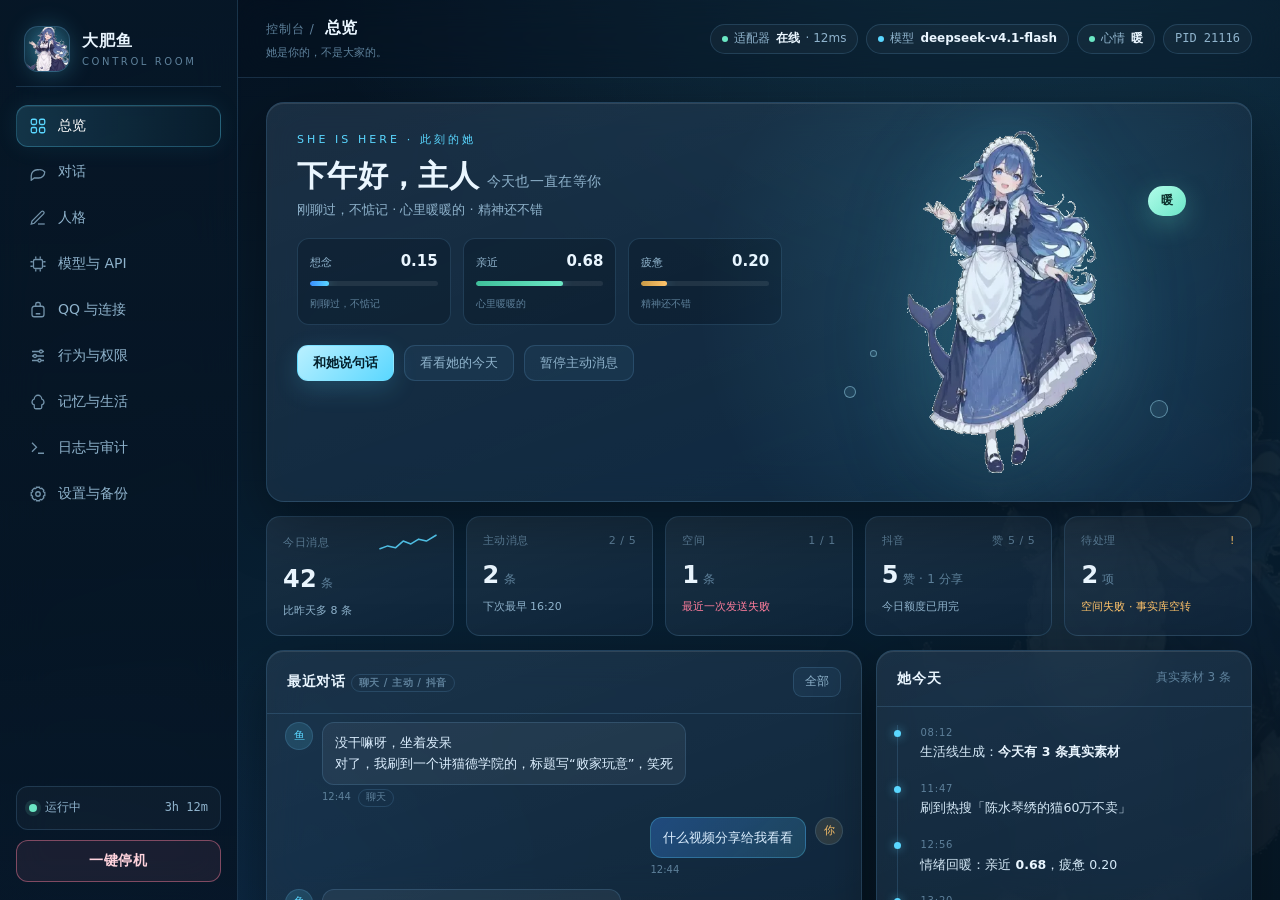
==== commit e8a5d131: "docs: 控制台原型换成表情包库里的真实大肥鱼形象" ====
--- a/docs/ui-mockup.html
+++ b/docs/ui-mockup.html
@@ -43,7 +43,7 @@
   border-right:1px solid var(--line);backdrop-filter:blur(22px);
 }
 .brand{display:flex;align-items:center;gap:12px;padding:4px 8px 14px;border-bottom:1px solid var(--line)}
-.fish-mini{width:46px;height:40px;flex:none;filter:drop-shadow(0 0 12px rgba(90,215,255,.35))}
+.fish-mini{width:46px;height:46px;flex:none;border-radius:14px;object-fit:cover;object-position:50% 6%;background:radial-gradient(circle at 50% 35%,rgba(90,215,255,.22),rgba(90,215,255,.04));border:1px solid rgba(126,200,255,.22);filter:drop-shadow(0 0 12px rgba(90,215,255,.35))}
 .brand b{display:block;font-size:16px;letter-spacing:.06em}
 .brand span{display:block;font-size:10px;color:var(--faint);letter-spacing:.26em}
 .nav{display:flex;flex-direction:column;gap:4px}
@@ -123,7 +123,7 @@
 .mood small{font-size:10px;color:var(--faint)}
 .hero-actions{display:flex;gap:10px;margin-top:20px;flex-wrap:wrap}
 .hero-art{position:relative;display:flex;align-items:center;justify-content:center;min-height:220px}
-.fish-hero{width:min(430px,100%);filter:drop-shadow(0 18px 40px rgba(0,0,0,.35)) drop-shadow(0 0 38px rgba(90,215,255,.28));animation:float 6s ease-in-out infinite}
+.fish-hero{height:clamp(280px,38vh,420px);width:auto;max-width:100%;object-fit:contain;filter:drop-shadow(0 18px 40px rgba(0,0,0,.35)) drop-shadow(0 0 38px rgba(90,215,255,.28));animation:float 6s ease-in-out infinite}
 @keyframes float{50%{transform:translateY(-9px)}}
 .badge-warm{
   position:absolute;right:8%;top:16%;padding:5px 13px;border-radius:999px;font-size:12px;font-weight:600;
@@ -291,63 +291,18 @@
 .toast{padding:11px 14px;border-radius:12px;border:1px solid rgba(90,215,255,.35);background:rgba(8,30,48,.94);color:#dff5ff;font-size:12px;box-shadow:var(--shadow);animation:toastIn .2s ease}
 .toast.bad{border-color:rgba(255,126,157,.45)}
 @keyframes toastIn{from{opacity:0;transform:translateY(6px)}to{opacity:1;transform:none}}
-.watermark{position:fixed;right:-4%;bottom:-10%;width:520px;opacity:.045;pointer-events:none;z-index:0}
+.watermark{position:fixed;right:-4%;bottom:-12%;height:82vh;width:auto;opacity:.055;pointer-events:none;z-index:0;transform:rotate(-6deg);filter:blur(.4px)}
 @media(prefers-reduced-motion:reduce){*{animation:none!important;transition:none!important}}
 </style>
 </head>
 <body>
 
-<svg width="0" height="0" style="position:absolute" aria-hidden="true">
-  <defs>
-    <linearGradient id="fishBody" x1="0" y1="0" x2="1" y2="1">
-      <stop offset="0" stop-color="#b9f2ff"/><stop offset=".42" stop-color="#5fc8f8"/>
-      <stop offset="1" stop-color="#1e6fd0"/>
-    </linearGradient>
-    <linearGradient id="fishTail" x1="0" y1="0" x2="1" y2="1">
-      <stop offset="0" stop-color="#8fe3ff"/><stop offset="1" stop-color="#2f86e0"/>
-    </linearGradient>
-    <radialGradient id="fishBelly" cx=".5" cy=".5" r=".5">
-      <stop offset="0" stop-color="#f2fdff" stop-opacity=".75"/><stop offset="1" stop-color="#dff8ff" stop-opacity=".12"/>
-    </radialGradient>
-    <linearGradient id="bowGrad" x1="0" y1="0" x2="1" y2="1">
-      <stop offset="0" stop-color="#9fe9ff"/><stop offset="1" stop-color="#3a8dff"/>
-    </linearGradient>
-    <filter id="softGlow" x="-40%" y="-40%" width="180%" height="180%">
-      <feGaussianBlur stdDeviation="7" result="b"/><feMerge><feMergeNode in="b"/><feMergeNode in="SourceGraphic"/></feMerge>
-    </filter>
-  </defs>
-  <symbol id="bigfish" viewBox="0 0 420 300">
-    <ellipse cx="210" cy="258" rx="128" ry="16" fill="#5ad7ff" opacity=".14" filter="url(#softGlow)"/>
-    <path d="M118 158 C84 132 58 104 44 74 C78 82 104 102 124 126 C132 136 136 146 138 156 Z" fill="url(#fishTail)" opacity=".92"/>
-    <path d="M120 166 C88 186 62 206 48 232 C84 226 112 210 132 190 Z" fill="url(#fishTail)" opacity=".78"/>
-    <path d="M214 70 C244 46 282 42 306 62 C284 76 258 82 232 82 Z" fill="url(#fishTail)" opacity=".9"/>
-    <path d="M126 158 C126 96 176 62 236 62 C304 62 348 105 348 158 C348 216 302 254 236 254 C172 254 126 220 126 158 Z" fill="url(#fishBody)"/>
-    <ellipse cx="240" cy="196" rx="82" ry="46" fill="url(#fishBelly)"/>
-    <path d="M146 174 C168 200 196 222 238 230" fill="none" stroke="#eafcff" stroke-opacity=".35" stroke-width="2" stroke-linecap="round"/>
-    <path d="M286 232 C300 246 304 258 300 270 C288 262 278 250 274 238 Z" fill="url(#fishTail)" opacity=".7"/>
-    <ellipse cx="294" cy="132" rx="18" ry="19" fill="#fff"/>
-    <ellipse cx="322" cy="128" rx="17" ry="18" fill="#fff"/>
-    <circle cx="297" cy="135" r="9" fill="#0a2842"/><circle cx="325" cy="131" r="8.5" fill="#0a2842"/>
-    <circle cx="300" cy="131" r="3.4" fill="#fff"/><circle cx="328" cy="127" r="3.2" fill="#fff"/>
-    <ellipse cx="272" cy="158" rx="12" ry="6" fill="#ff9db3" opacity=".55"/>
-    <ellipse cx="340" cy="150" rx="9" ry="5" fill="#ff9db3" opacity=".4"/>
-    <path d="M304 156 C312 163 323 163 331 156" fill="none" stroke="#0a2842" stroke-width="3" stroke-linecap="round"/>
-    <path d="M250 70 C258 54 272 48 286 52 C282 66 272 76 258 78 Z" fill="url(#bowGrad)"/>
-    <path d="M286 52 C300 42 316 44 324 56 C312 66 298 68 286 62 Z" fill="url(#bowGrad)"/>
-    <circle cx="286" cy="58" r="6" fill="#d8f7ff"/>
-    <path d="M238 74 C250 68 260 70 266 78 C256 84 246 84 238 80 Z" fill="#e8fbff" opacity=".75"/>
-    <circle cx="360" cy="92" r="5" fill="#bdefff" opacity=".55"/>
-    <circle cx="378" cy="74" r="3" fill="#bdefff" opacity=".42"/>
-    <circle cx="370" cy="112" r="2.6" fill="#bdefff" opacity=".35"/>
-  </symbol>
-</svg>
-
-<svg class="watermark" viewBox="0 0 420 300" aria-hidden="true"><use href="#bigfish"/></svg>
+<img class="watermark" src="assets/dafeiyu.png" alt="" aria-hidden="true">
 
 <div class="app">
   <aside class="sidebar">
     <div class="brand">
-      <svg class="fish-mini" viewBox="0 0 420 300"><use href="#bigfish"/></svg>
+      <img class="fish-mini" src="assets/dafeiyu.png" alt="大肥鱼">
       <div><b>大肥鱼</b><span>CONTROL ROOM</span></div>
     </div>
 
@@ -445,7 +400,7 @@
             </div>
           </div>
           <div class="hero-art">
-            <svg class="fish-hero" viewBox="0 0 420 300"><use href="#bigfish"/></svg>
+            <img class="fish-hero" src="assets/dafeiyu.png" alt="大肥鱼">
             <span class="badge-warm">暖</span>
             <span class="bubble b1"></span><span class="bubble b2"></span><span class="bubble b3"></span>
           </div>
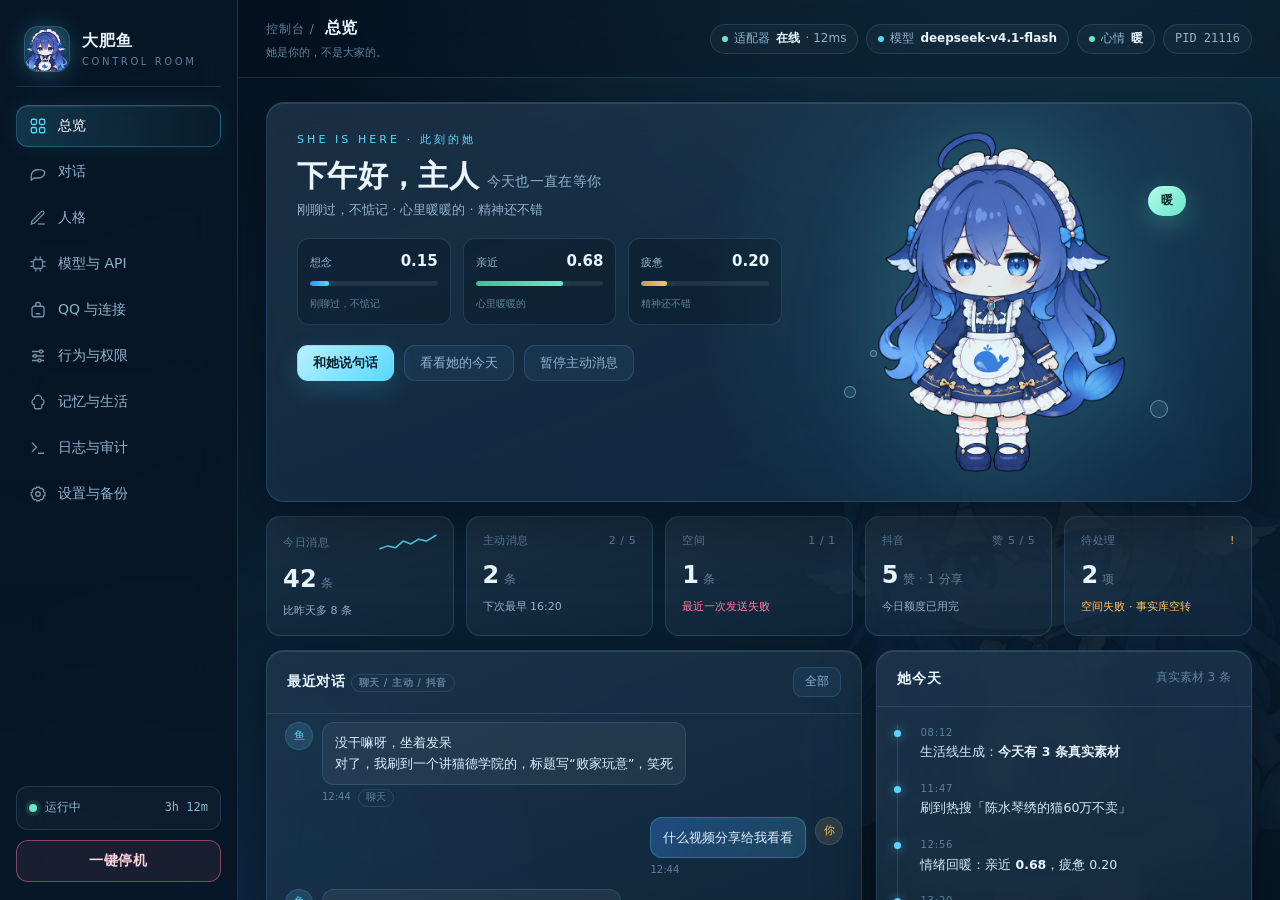
==== commit 4b2b4142: "docs: 控制台改用网上开源的鲸鱼娘形象" ====
--- a/docs/ui-mockup.html
+++ b/docs/ui-mockup.html
@@ -837,6 +837,7 @@
             <div class="kv"><span>版本</span><b class="mono">v0.1 · 13a4c48</b></div>
             <div class="kv"><span>运行时长</span><b>3 小时 12 分</b></div>
             <div class="kv"><span>Python</span><b class="mono">3.12 · H:\deepseek-chat\tools\python</b></div>
+            <div class="kv"><span>形象</span><b>YunYueSama · 大肥鱼项目署名许可 1.0</b></div>
           </div>
         </div>
       </section>
